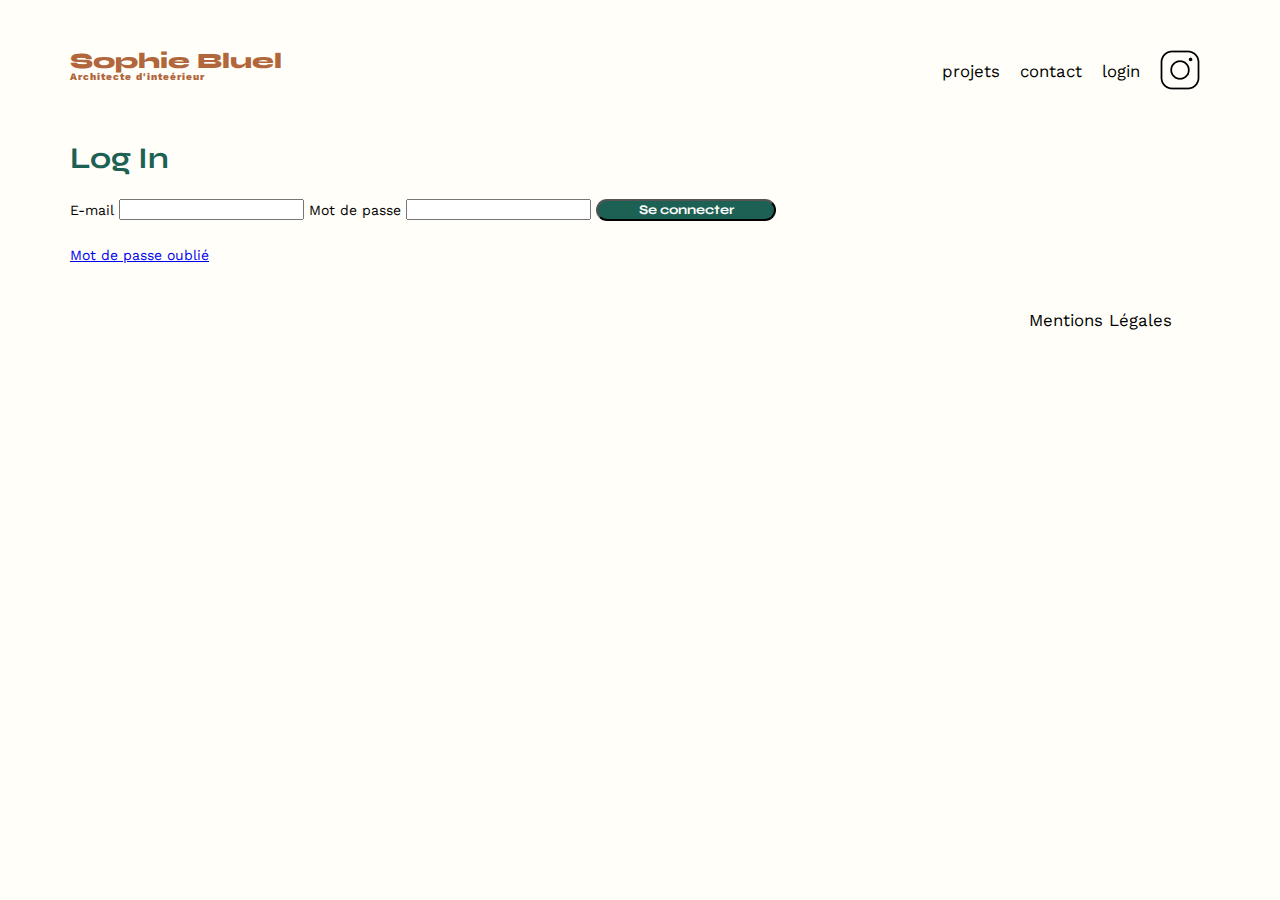
==== FrontEnd/login.html @ d3c0e516 "début d'intégration de la page de connexion" ====
<!DOCTYPE html>
<html lang="fr">
	<head>
		<meta charset="UTF-8">
		<title>Sophie Bluel - Architecte d'intérieur - login</title>
		<meta name="viewport" content="width=device-width, initial-scale=1.0">
		<link rel="preconnect" href="https://fonts.googleapis.com">
		<link rel="preconnect" href="https://fonts.gstatic.com" crossorigin>
		<link href="https://fonts.googleapis.com/css2?family=Syne:wght@700;800&family=Work+Sans&display=swap" rel="stylesheet">
		<meta name="description" content="">
		<link rel="stylesheet" href="./assets/style.css">
	</head>
	<body>
		<header>
			<a href="./index.html"><h1>Sophie Bluel <span>Architecte d'inteérieur</span></h1></a>
			<nav>
				<ul>
					<li>projets</li>
					<li>contact</li>
					<li id="onpage">login</li>
					<li><img src="./assets/icons/instagram.png" alt="Instagram">
					</li>
				</ul>
			</nav>
		</header>
		<main>
			<section id="login">
				<h2>Log In</h2>
				<form action="#" method="post">
					<label for="email">E-mail</label>
					<input type="email" name="email" id="email">
					<label for="password">Mot de passe</label>
					<input type="password" name="password" id="password">
					<input type="submit" value="Se connecter">
				</form>
				<div class="forgetedPassword">
					<a href="#"> 
						<p>Mot de passe oublié</p>
					</a>
				</div>
			</section>
			<footer>
				<nav>
					<ul>
						<li>Mentions Légales</li>
					</ul>
				</nav>
			</footer>
		</main>
	</body>
---- FrontEnd/assets/style.css ----
/* http://meyerweb.com/eric/tools/css/reset/
   v2.0 | 20110126
   License: none (public domain)
*/

html, body, div, span, applet, object, iframe,
h1, h2, h3, h4, h5, h6, p, blockquote, pre,
a, abbr, acronym, address, big, cite, code,
del, dfn, em, img, ins, kbd, q, s, samp,
small, strike, strong, sub, sup, tt, var,
b, u, i, center,
dl, dt, dd, ol, ul, li,
fieldset, form, label, legend,
table, caption, tbody, tfoot, thead, tr, th, td,
article, aside, canvas, details, embed,
figure, figcaption, footer, header, hgroup,
menu, nav, output, ruby, section, summary,
time, mark, audio, video {
	margin: 0;
	padding: 0;
	border: 0;
	font-size: 100%;
	font: inherit;
	vertical-align: baseline;
}
/* HTML5 display-role reset for older browsers */
article, aside, details, figcaption, figure,
footer, header, hgroup, menu, nav, section {
	display: block;
}
body {
	line-height: 1;
}
ol, ul {
	list-style: none;
}
blockquote, q {
	quotes: none;
}
blockquote:before, blockquote:after,
q:before, q:after {
	content: '';
	content: none;
}
table {
	border-collapse: collapse;
	border-spacing: 0;
}
/** end reset css**/
body {
	max-width: 1140px;
	margin: auto;
	font-family: 'Work Sans' ;
	font-size: 14px;
	background-color: #FFFEF8;

}
header {
	display: flex;
	justify-content: space-between;
	margin: 50px 0;
}

header a {
	text-decoration: none;
}

head a:visited {
	color: red;
}

section {
	margin: 50px 0;
}

h1{
	display: flex;
	flex-direction: column;
	font-family: 'Syne';
	font-size: 22px;
	font-weight: 800;
	color: #B1663C
}

h1 > span {
	font-family: 'Work Sans';
	font-size:10px;
	letter-spacing: 0.1em;
}

h2{
	font-family: 'Syne';
	font-weight: 700;
	font-size: 30px;
	color: #1D6154
}

nav ul {
	display: flex;
	align-items: center;
	list-style-type: none;

}
nav li {
	padding: 0 10px;
	font-size: 1.2em;
}

#onPage {
	font-weight: 800px;
	background-color: #1D6154;
	color: #B1663C;
}

li:hover {
	color: #B1663C;
}
#introduction {
	display: flex;
	align-items: center;
}
#introduction figure {
	flex: 1
}
#introduction img {
	display: block;
	margin: auto;
	width: 80%;
}

#introduction article {
	flex: 1
}
#introduction h2 {
	margin-bottom: 1em;
}

#introduction p {
	margin-bottom: 0.5em;
}
#portfolio h2 {
	text-align: center;
	margin-bottom: 1em;
}
.gallery {
	width: 100%;
	display: grid;
	grid-template-columns: 1fr 1fr 1fr;
	grid-column-gap: 20px;
	grid-row-gap: 20px;
}

.gallery img {
	width: 100%;

}

/* mise em page des catégories pour la section projets */

.categories {
	display: flex;
	justify-content: center;
	gap: 10px;
	margin: 50px 10px;
}

.categories p {
	display: block;
	border: 1px solid #1D6154;
	color: #1D6154;
	border-radius: 60px;
	padding: 9px 20px;
	font-family: 'Syne';
	font-style: normal;
	font-weight: 700;
	font-size: 16px;
	line-height: 19px;
	text-align: center;
}

.categories p:hover {
	background-color: #1D6154;
	color: #fff;
}

/* fin section catégorie*/

#contact {
	width: 50%;
margin: auto;
}
#contact > * {
	text-align: center;

}
#contact h2{
	margin-bottom: 20px;
}
#contact form {
	text-align: left;
	margin-top:30px;
	display: flex;
	flex-direction: column;
}

#contact input {
	height: 50px;
	font-size: 1.2em;
	border: none;
	box-shadow: 0px 4px 14px rgba(0, 0, 0, 0.09);
}
#contact label {
	margin: 2em 0 1em 0;
}
#contact textarea {
	border: none;
	box-shadow: 0px 4px 14px rgba(0, 0, 0, 0.09);
}

input[type="submit"]{
	font-family: 'Syne';
	font-weight: 700;
	color: white;
	background-color: #1D6154;
	margin : 2em auto ;
	width: 180px;
	text-align: center;
	border-radius: 60px ;
}

footer nav ul {
	display: flex;
	justify-content: flex-end;
	margin: 2em
}
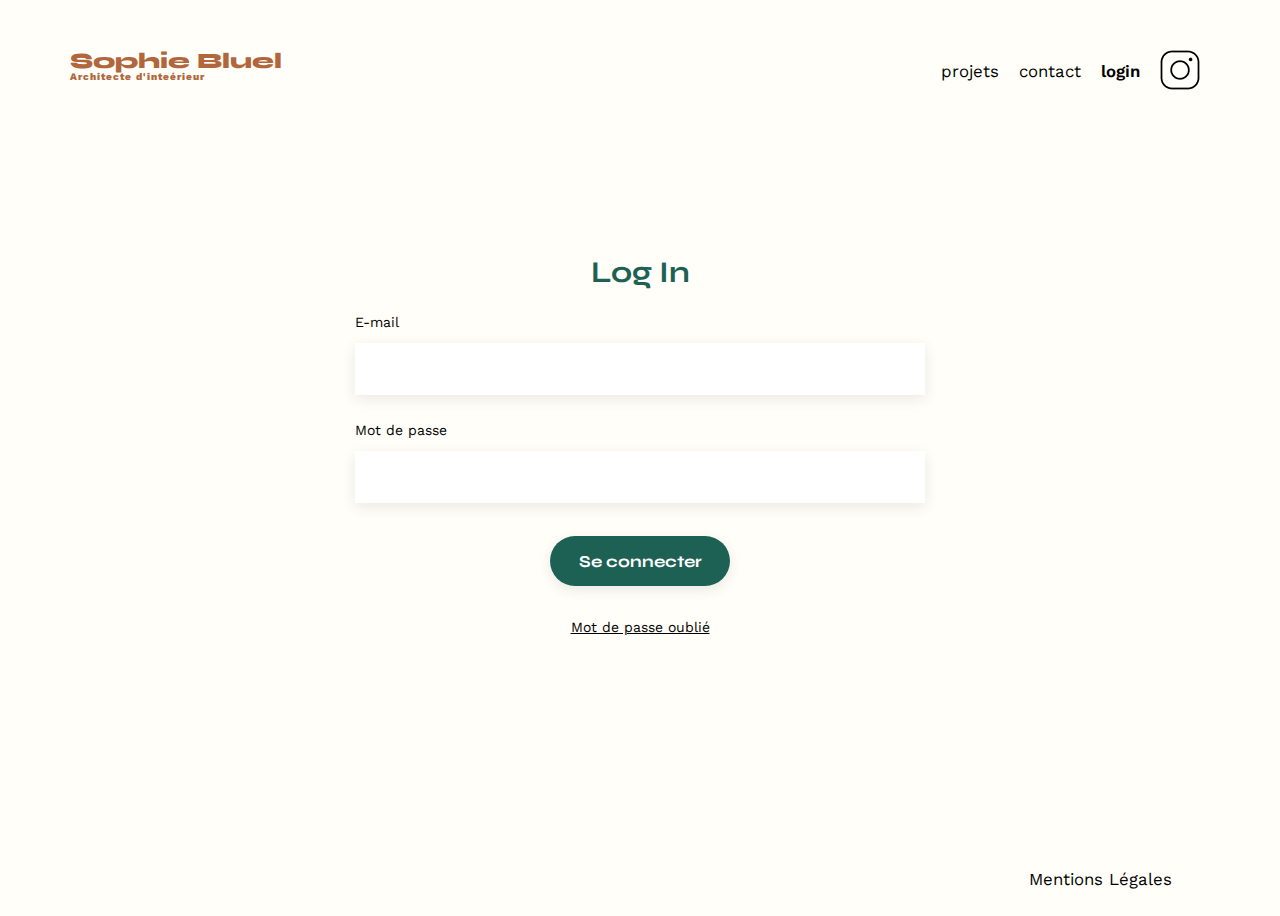
==== commit 66cb7ee0: "modification du google font pour ajouter le font weight 600 pour le 'work sans' finialisation de l'i" ====
--- a/FrontEnd/login.html
+++ b/FrontEnd/login.html
@@ -6,9 +6,12 @@
 		<meta name="viewport" content="width=device-width, initial-scale=1.0">
 		<link rel="preconnect" href="https://fonts.googleapis.com">
 		<link rel="preconnect" href="https://fonts.gstatic.com" crossorigin>
-		<link href="https://fonts.googleapis.com/css2?family=Syne:wght@700;800&family=Work+Sans&display=swap" rel="stylesheet">
-		<meta name="description" content="">
+		<link rel="preconnect" href="https://fonts.googleapis.com">
+		<link rel="preconnect" href="https://fonts.gstatic.com" crossorigin>
+		<link href="https://fonts.googleapis.com/css2?family=Syne:wght@700;800&family=Work+Sans:wght@300;400;500;600&display=swap" rel="stylesheet">		<meta name="description" content="">
 		<link rel="stylesheet" href="./assets/style.css">
+		<script defer src="login-page.js"></script>
+
 	</head>
 	<body>
 		<header>
@@ -17,7 +20,7 @@
 				<ul>
 					<li>projets</li>
 					<li>contact</li>
-					<li id="onpage">login</li>
+					<li id="onPage">login</li>
 					<li><img src="./assets/icons/instagram.png" alt="Instagram">
 					</li>
 				</ul>
@@ -39,12 +42,13 @@
 					</a>
 				</div>
 			</section>
-			<footer>
-				<nav>
-					<ul>
-						<li>Mentions Légales</li>
-					</ul>
-				</nav>
-			</footer>
 		</main>
+		<footer>
+			<nav>
+				<ul>
+					<li>Mentions Légales</li>
+				</ul>
+			</nav>
+		</footer>
+		<script type="module" src="../script.js"></script>
 	</body>--- a/FrontEnd/assets/style.css
+++ b/FrontEnd/assets/style.css
@@ -53,8 +53,12 @@
 	font-family: 'Work Sans' ;
 	font-size: 14px;
 	background-color: #FFFEF8;
-
-}
+}
+
+main {
+	min-height: 700px;
+}
+
 header {
 	display: flex;
 	justify-content: space-between;
@@ -65,8 +69,9 @@
 	text-decoration: none;
 }
 
-head a:visited {
-	color: red;
+header li a:visited {
+	color: #000;
+	
 }
 
 section {
@@ -92,7 +97,8 @@
 	font-family: 'Syne';
 	font-weight: 700;
 	font-size: 30px;
-	color: #1D6154
+	color: #1D6154;
+	text-align: center;
 }
 
 nav ul {
@@ -102,19 +108,22 @@
 
 }
 nav li {
+	font-family: 'Work Sans';
 	padding: 0 10px;
 	font-size: 1.2em;
+	font-weight: 400;
 }
 
 #onPage {
-	font-weight: 800px;
-	background-color: #1D6154;
-	color: #B1663C;
+	font-weight: 600;
 }
 
 li:hover {
 	color: #B1663C;
 }
+
+/* fin header */
+
 #introduction {
 	display: flex;
 	align-items: center;
@@ -185,31 +194,38 @@
 
 /* fin section catégorie*/
 
-#contact {
+#login {
+	padding-top: 10%;
+}
+
+#contact, #login {
 	width: 50%;
-margin: auto;
-}
-#contact > * {
-	text-align: center;
-
-}
-#contact h2{
+	margin: auto;
+}
+#contact > *, #login > * {
+	text-align: center;
+
+}
+#contact h2 {
 	margin-bottom: 20px;
 }
-#contact form {
+#contact form, #login form {
 	text-align: left;
 	margin-top:30px;
 	display: flex;
 	flex-direction: column;
 }
-
-#contact input {
+#login form {
+	margin-top: 0;
+}
+
+#contact input, #login input {
 	height: 50px;
 	font-size: 1.2em;
 	border: none;
 	box-shadow: 0px 4px 14px rgba(0, 0, 0, 0.09);
 }
-#contact label {
+#contact label, #login label {
 	margin: 2em 0 1em 0;
 }
 #contact textarea {
@@ -228,9 +244,15 @@
 	border-radius: 60px ;
 }
 
+.forgetedPassword a {
+	color:#000;
+}
+
+/* fin section contact et login*/
+
 footer nav ul {
 	display: flex;
 	justify-content: flex-end;
-	margin: 2em
-}
-
+	margin: 2em;
+}
+
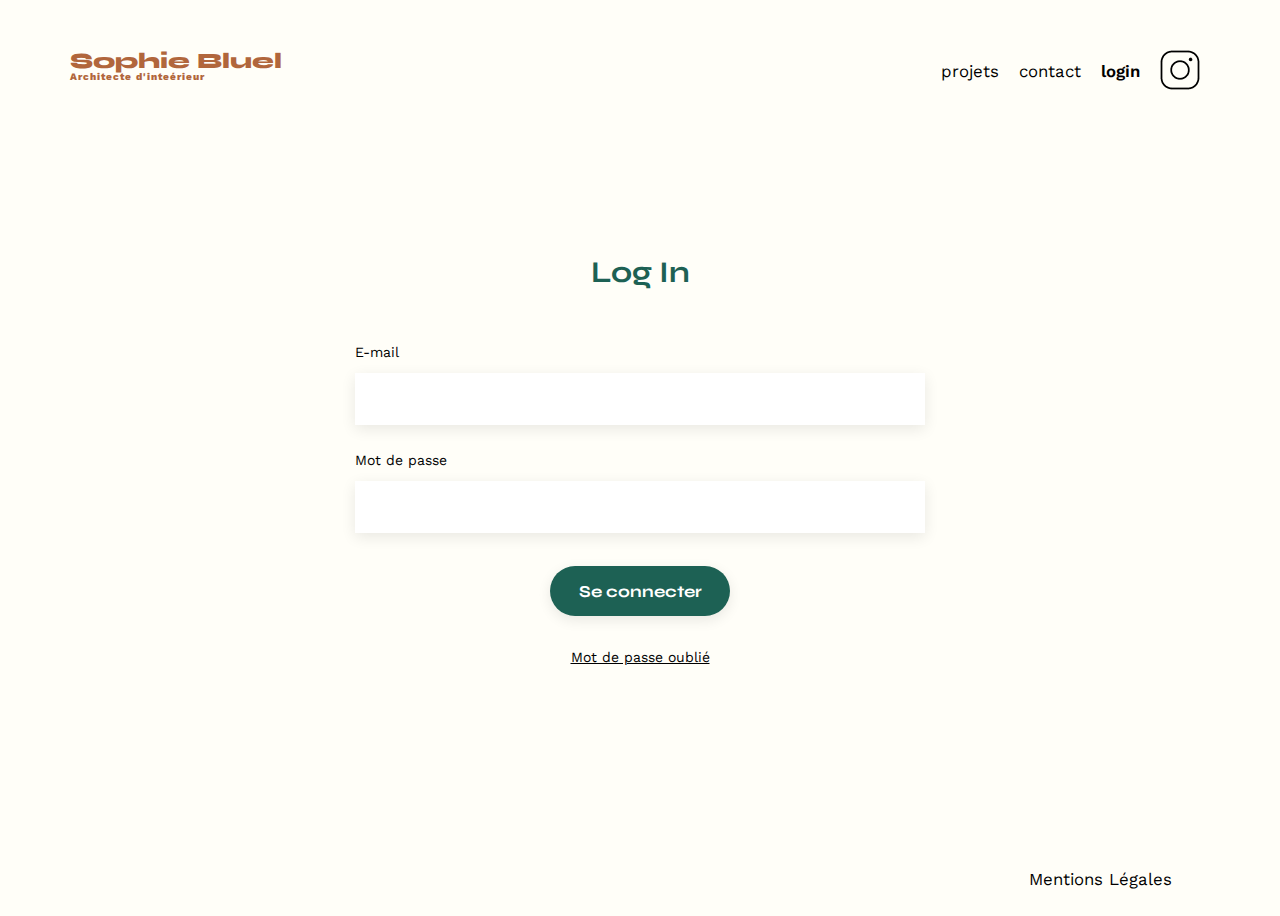
==== commit 2c280953: "le CSS et le HTML . de la fenêtre modale supression image terminé, idem pour la fenêtre modale ajout" ====
--- a/FrontEnd/login.html
+++ b/FrontEnd/login.html
@@ -10,16 +10,18 @@
 		<link rel="preconnect" href="https://fonts.gstatic.com" crossorigin>
 		<link href="https://fonts.googleapis.com/css2?family=Syne:wght@700;800&family=Work+Sans:wght@300;400;500;600&display=swap" rel="stylesheet">		<meta name="description" content="">
 		<link rel="stylesheet" href="./assets/style.css">
-		<script defer src="login-page.js"></script>
-
 	</head>
 	<body>
 		<header>
 			<a href="./index.html"><h1>Sophie Bluel <span>Architecte d'inteérieur</span></h1></a>
 			<nav>
 				<ul>
-					<li>projets</li>
-					<li>contact</li>
+					<li>
+						<a href="index.html#portfolio" class="nav_link">projets</a>
+					</li>
+					<li>
+						<a href="index.html#contact" class="nav_link">contact</a>
+					</li>
 					<li id="onPage">login</li>
 					<li><img src="./assets/icons/instagram.png" alt="Instagram">
 					</li>
@@ -29,18 +31,19 @@
 		<main>
 			<section id="login">
 				<h2>Log In</h2>
-				<form action="#" method="post">
+				<form id="login-form" action="#" method="post">
 					<label for="email">E-mail</label>
 					<input type="email" name="email" id="email">
 					<label for="password">Mot de passe</label>
 					<input type="password" name="password" id="password">
-					<input type="submit" value="Se connecter">
+					<input id="login-form-submit" type="submit" value="Se connecter">
 				</form>
 				<div class="forgetedPassword">
 					<a href="#"> 
 						<p>Mot de passe oublié</p>
 					</a>
 				</div>
+				<div class="error-message"></div>
 			</section>
 		</main>
 		<footer>
@@ -50,5 +53,5 @@
 				</ul>
 			</nav>
 		</footer>
-		<script type="module" src="../script.js"></script>
+		<script defer src="/login-page.js"></script>
 	</body>--- a/FrontEnd/assets/style.css
+++ b/FrontEnd/assets/style.css
@@ -53,6 +53,7 @@
 	font-family: 'Work Sans' ;
 	font-size: 14px;
 	background-color: #FFFEF8;
+	z-index: 0;
 }
 
 main {
@@ -118,7 +119,11 @@
 	font-weight: 600;
 }
 
-li:hover {
+.nav_link {
+	color: #000;
+}
+
+.nav_link:hover {
 	color: #B1663C;
 }
 
@@ -131,6 +136,10 @@
 #introduction figure {
 	flex: 1
 }
+#introduction p {
+	margin: 15px 0 0 60px ;
+	
+}
 #introduction img {
 	display: block;
 	margin: auto;
@@ -142,11 +151,30 @@
 }
 #introduction h2 {
 	margin-bottom: 1em;
+	text-align: start;
+	margin-left: 60px;
 }
 
 #introduction p {
 	margin-bottom: 0.5em;
-}
+	font-weight: 400;
+	font-size: 14px;
+}
+
+.projets {
+	position: relative;
+}
+
+.projets p {
+	margin-bottom: 25px;
+	font-weight: 400;
+	font-size: 14px;
+	position: absolute;
+	top: 45%;
+	left : 62%;
+}
+
+
 #portfolio h2 {
 	text-align: center;
 	margin-bottom: 1em;
@@ -164,6 +192,8 @@
 
 }
 
+
+
 /* mise em page des catégories pour la section projets */
 
 .categories {
@@ -248,6 +278,24 @@
 	color:#000;
 }
 
+.error-message {
+	display: flex;
+	justify-content: center;
+	align-items: center;
+	margin: auto;
+	margin-top: 50px;
+}
+
+.error-message p {
+	width: 100%;
+	background-color: #fff;
+	border: solid 1px #B1663C;
+	padding: 10px;
+	line-height: 20px;
+	color: red;
+	font-weight: 600;
+}
+
 /* fin section contact et login*/
 
 footer nav ul {
@@ -256,3 +304,278 @@
 	margin: 2em;
 }
 
+/* partie de la modale */
+
+.modale {
+	display: none;
+	justify-content: center;
+	align-items: center;
+	height: 60px;
+	background-color: #000;
+	gap: 20px;
+	position: absolute;
+	right: 0;
+	left: 0;
+	top:0;
+	z-index: 2;
+}
+
+.modale .indicateur-mode {
+	color: #fff;
+	font-weight: 400;
+	font-size: 16px;
+}
+
+.modale .publier {
+	display: block;
+	background: #FFFFFF;
+	border-radius: 60px;
+	width: 216px;
+	height: 38px;
+	text-align: center;
+	line-height: 40px;
+	font-weight: 500;
+	font-size: 14px;
+}
+
+.shift {
+	position: relative;
+	top : 100px;
+}
+
+/* fenetres de la modale*/
+
+
+.darker-background {
+	display: block;
+	position: absolute;
+	top: 0;
+	bottom: -200vh;
+	left: 0;
+	right: 0;
+	background: rgba(0, 0, 0, 0.3);
+	z-index: 1;
+}
+
+.modale_fenetre {
+	display: block;
+	position: relative;
+	top: 150px;
+	width: 630px;	
+	margin: auto;
+	z-index: 3;
+}
+
+.modale_galerie, .modale_image {
+	position: absolute;
+	background: #FFFFFF;
+	border-radius: 10px;
+	margin:0;
+	z-index: 1;
+	top: 470px;
+	width: 100%;
+}
+
+.separation {
+	width: 420px;
+	height: 0px;
+	border: 1px solid #B3B3B3;
+	margin: 47px 9px 35px 9px ;
+}
+
+.modale_galerie, .modale_image {
+	display: none;
+	flex-direction: column;
+	align-items: center;
+	height: 730px;
+}
+
+
+.modale_galerie_fermeture, .modale_image_navigation  {
+	display: flex;
+	justify-content: flex-end;
+	align-items: center;
+	font-size: 22px;
+	width: 100%;
+	height: 50px;
+}
+
+.modale_image_navigation {
+	justify-content: space-between;
+}
+
+.modale_image_navigation i {
+	height: 40px;
+	width: 60px;
+	text-align: center;
+	line-height: 60px;
+}
+
+.modale_galerie_fermeture i {
+	height: 40px;
+	width: 60px;
+	padding-top: 60px;
+}
+
+
+.modale_galerie p, .modale_image p {
+	margin: 20px 0 45px 0;
+	font-weight: 400;
+	font-size: 26px;
+}
+
+.modale_galerie_images {
+	display: flex;
+	flex-wrap: wrap;
+	gap: 6px;
+	width: 415px;
+	height: fit-content;
+}
+
+.miniature {
+	width: 78px;
+	position: relative;
+	margin: 5px 0 5px 0;
+}
+
+.miniature p {
+	font-weight: 400;
+	font-size: 12px;	
+	margin: 0;
+}
+
+.miniature i {
+	display: block;
+	background-color: #000;
+	color: #fff;
+	height: 17px;
+	width: 17px;
+	font-size: 10px;
+	position: absolute;
+	right: 7px;
+	top: 7px;
+	text-align: center;
+	line-height: 17px;
+	border-radius: 2px;
+}
+
+#resize-icon{
+	right: 27px;
+}
+
+.miniature img{
+	width: 100%;
+}
+
+
+
+.ajout-photo {
+	font-family: 'Syne';
+	font-weight: 700;
+	font-size: 14px;
+	color: white;
+	background-color: #1D6154;
+	
+	width: 273px;
+	height: 36px;
+	text-align: center;
+	line-height: 36px;
+	border-radius: 60px ;
+}
+
+#modale_galerie_supprimer {
+	color: #D65353;
+	font-family: 'Syne';
+	font-style: normal;
+	font-weight: 400;
+	font-size: 14px;
+	margin-top: 23px;
+}
+ 
+.modale_image {
+	display: flex;
+	flex-direction: column;
+	height: 670px;
+}
+
+.modale_image p {
+	margin: 0;
+}
+
+#ajout-image {
+	background-color: #E8F1F6;
+	border-radius: 3px;
+	width: 420px;
+	height: 169px;
+	margin: 10px;
+}
+
+#ajout-image .telechargement {
+	display: flex;
+	flex-direction: column;
+	align-items: center;
+	justify-content: center;	
+	background-color: red;
+	height: 100%;
+	margin: auto;
+	width: 130px;
+}
+
+#ajout-image p {
+	font-weight: 400;
+	font-size: 10px;
+	margin: 0;
+}
+
+#ajout-image i {
+	color: #B9C5CC;
+	width: 58px;
+	height: 46px;
+	font-size: 58px;
+}
+
+
+#ajout-image label {
+	width: 173px;
+	height: 36px;
+	background: #CBD6DC;
+	color: #306685;
+	border-radius: 50px;
+	text-align: center;
+	line-height:36px;
+	margin: 20px 0 7px 0;
+}
+
+.modale_image form, #login form {
+	text-align: left;
+	margin-top:30px;
+	display: flex;
+	flex-direction: column;
+}
+
+.modale_image input {
+	height: 50px;
+	font-size: 1.2em;
+	border: none;
+	box-shadow: 0px 4px 14px rgba(0, 0, 0, 0.09);
+} 
+
+.modale_image input[type="submit"] {
+	font-family: 'Syne';
+	font-weight: 700;
+	font-size: 14px;
+	color: white;
+	background-color: #A7A7A7;
+	width: 273px;
+	height: 36px;
+	text-align: center;
+	border-radius: 60px;
+	border: none;
+	margin: 0 83px;
+}
+
+.modale_image form label {
+	color: #3D3D3D;
+	margin: 20px 0 10px 0;
+
+}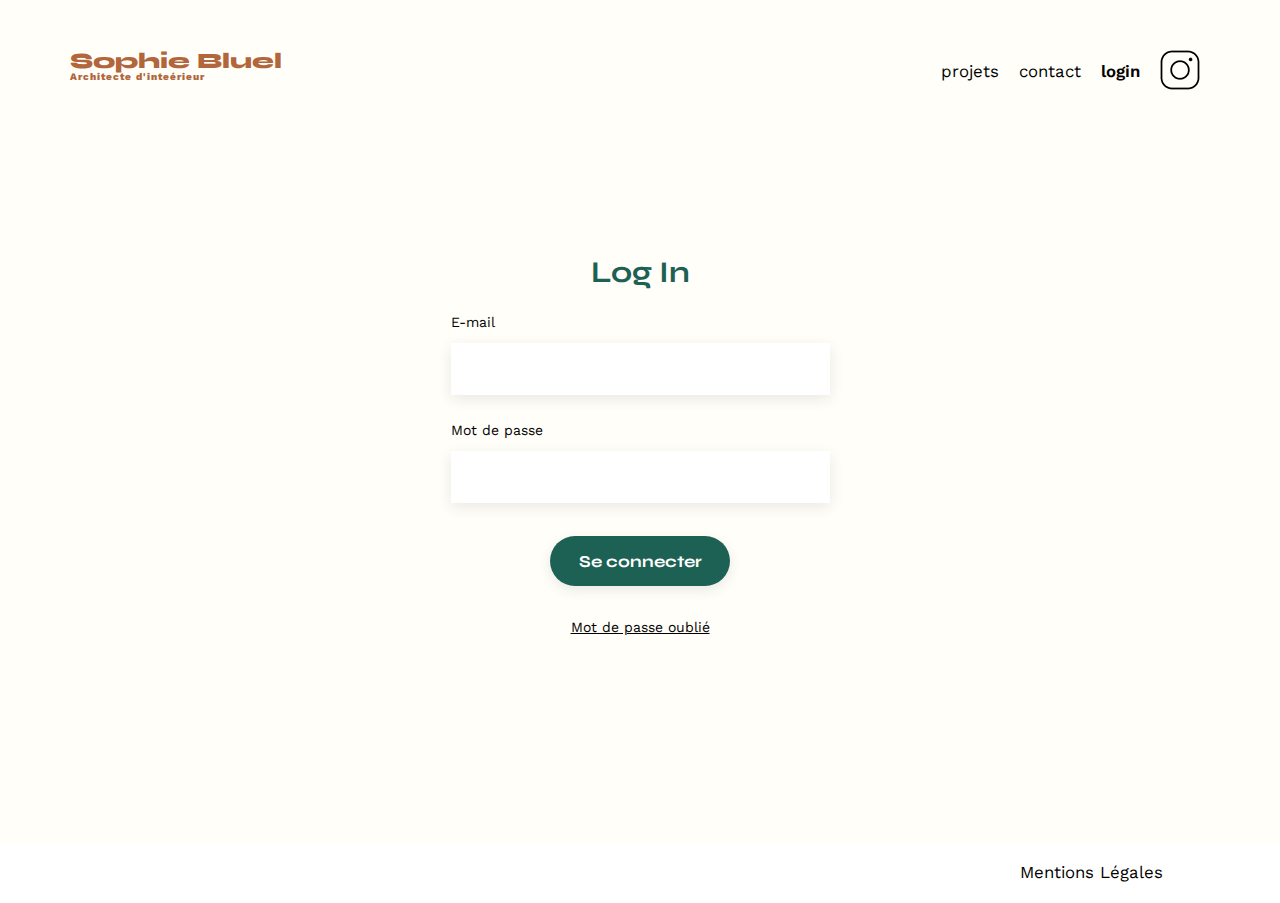
==== commit 08926fb8: "correction du filtre des catégories" ====
--- a/FrontEnd/login.html
+++ b/FrontEnd/login.html
@@ -53,5 +53,5 @@
 				</ul>
 			</nav>
 		</footer>
-		<script defer src="/login-page.js"></script>
+		<script src="/login-page.js"></script>
 	</body>--- a/FrontEnd/assets/style.css
+++ b/FrontEnd/assets/style.css
@@ -52,19 +52,22 @@
 	margin: auto;
 	font-family: 'Work Sans' ;
 	font-size: 14px;
+	z-index: 0;
 	background-color: #FFFEF8;
-	z-index: 0;
-}
+}
+
 
 main {
-	min-height: 700px;
+	min-height: 700px;	
 }
 
 header {
 	display: flex;
 	justify-content: space-between;
-	margin: 50px 0;
-}
+	padding: 50px 0;
+	width: 100%;
+}
+
 
 header a {
 	text-decoration: none;
@@ -121,6 +124,7 @@
 
 .nav_link {
 	color: #000;
+	cursor: pointer;
 }
 
 .nav_link:hover {
@@ -132,18 +136,18 @@
 #introduction {
 	display: flex;
 	align-items: center;
+	max-width: 950px;
+	margin: auto;
+	margin-top: 100px;
 }
 #introduction figure {
 	flex: 1
 }
-#introduction p {
-	margin: 15px 0 0 60px ;
-	
-}
+
 #introduction img {
 	display: block;
 	margin: auto;
-	width: 80%;
+	width: 100%;
 }
 
 #introduction article {
@@ -159,6 +163,7 @@
 	margin-bottom: 0.5em;
 	font-weight: 400;
 	font-size: 14px;
+	margin: 15px 0 0 60px ;
 }
 
 .projets {
@@ -170,28 +175,36 @@
 	font-weight: 400;
 	font-size: 14px;
 	position: absolute;
-	top: 45%;
+	top: 15%;
 	left : 62%;
 }
 
+#portfolio {
+	margin-top: 100px;
+}
 
 #portfolio h2 {
 	text-align: center;
-	margin-bottom: 1em;
+	padding: 0 0 50px 0;
 }
 .gallery {
 	width: 100%;
+	max-width: 950px;
 	display: grid;
 	grid-template-columns: 1fr 1fr 1fr;
 	grid-column-gap: 20px;
-	grid-row-gap: 20px;
+	grid-row-gap: 10px;
+	margin: auto;
+	margin-top: 50px;
 }
 
 .gallery img {
 	width: 100%;
-
-}
-
+}
+
+.gallery figcaption {
+	padding: 5px 0;
+}
 
 
 /* mise em page des catégories pour la section projets */
@@ -200,7 +213,7 @@
 	display: flex;
 	justify-content: center;
 	gap: 10px;
-	margin: 50px 10px;
+	margin: 0;
 }
 
 .categories p {
@@ -215,6 +228,7 @@
 	font-size: 16px;
 	line-height: 19px;
 	text-align: center;
+	cursor: pointer;
 }
 
 .categories p:hover {
@@ -230,7 +244,8 @@
 
 #contact, #login {
 	width: 50%;
-	margin: auto;
+	margin: auto;	
+	width: 379px;
 }
 #contact > *, #login > * {
 	text-align: center;
@@ -272,6 +287,7 @@
 	width: 180px;
 	text-align: center;
 	border-radius: 60px ;
+	cursor: pointer;
 }
 
 .forgetedPassword a {
@@ -296,15 +312,37 @@
 	font-weight: 600;
 }
 
+
+
 /* fin section contact et login*/
 
+footer {
+	background-color: #fff;
+	position: absolute;
+	left: 0;
+	right: 0;
+
+}
 footer nav ul {
 	display: flex;
 	justify-content: flex-end;
-	margin: 2em;
+	height: 60px;
+}
+
+footer nav li {
+	margin: 0 107px;
+	
 }
 
 /* partie de la modale */
+
+#introduction .modifier {
+ margin: 15px 0;
+}
+
+.modifier {
+	cursor: pointer;
+}
 
 .modale {
 	display: none;
@@ -336,29 +374,30 @@
 	line-height: 40px;
 	font-weight: 500;
 	font-size: 14px;
+	cursor: pointer;
 }
 
 .shift {
 	position: relative;
-	top : 100px;
-}
-
-/* fenetres de la modale*/
+	top : 50px;
+}
+
+/* fenetres de la modale et background associé*/
 
 
 .darker-background {
-	display: block;
-	position: absolute;
+	display: none;
+	position: fixed;
 	top: 0;
-	bottom: -200vh;
 	left: 0;
 	right: 0;
+	bottom: 0;
 	background: rgba(0, 0, 0, 0.3);
 	z-index: 1;
 }
 
 .modale_fenetre {
-	display: block;
+	display: flex;
 	position: relative;
 	top: 150px;
 	width: 630px;	
@@ -371,9 +410,26 @@
 	background: #FFFFFF;
 	border-radius: 10px;
 	margin:0;
-	z-index: 1;
+	z-index: 2;
 	top: 470px;
 	width: 100%;
+	flex-direction: column;
+	align-items: center;
+}
+
+.modale_galerie_fermeture, .modale_image_navigation  {
+	display: flex;
+	justify-content: flex-end;
+	align-items: center;
+	font-size: 22px;
+	width: 100%;
+	height: 50px;
+}
+
+.modale_galerie p {
+	margin: 20px 0 45px 0;
+	font-weight: 400;
+	font-size: 26px;
 }
 
 .separation {
@@ -383,45 +439,17 @@
 	margin: 47px 9px 35px 9px ;
 }
 
-.modale_galerie, .modale_image {
+/* code spécifique à la fenêtre modale galerie*/
+
+.modale_galerie {
 	display: none;
-	flex-direction: column;
-	align-items: center;
 	height: 730px;
 }
-
-
-.modale_galerie_fermeture, .modale_image_navigation  {
-	display: flex;
-	justify-content: flex-end;
-	align-items: center;
-	font-size: 22px;
-	width: 100%;
-	height: 50px;
-}
-
-.modale_image_navigation {
-	justify-content: space-between;
-}
-
-.modale_image_navigation i {
-	height: 40px;
-	width: 60px;
-	text-align: center;
-	line-height: 60px;
-}
-
 .modale_galerie_fermeture i {
 	height: 40px;
 	width: 60px;
 	padding-top: 60px;
-}
-
-
-.modale_galerie p, .modale_image p {
-	margin: 20px 0 45px 0;
-	font-weight: 400;
-	font-size: 26px;
+	cursor: pointer;
 }
 
 .modale_galerie_images {
@@ -457,17 +485,31 @@
 	text-align: center;
 	line-height: 17px;
 	border-radius: 2px;
-}
-
-#resize-icon{
+	cursor: pointer;
+}
+
+.miniature img{
+	width: 100%;
+}
+
+#resize-icon {
+	display: none;
 	right: 27px;
 }
 
-.miniature img{
-	width: 100%;
-}
-
-
+.miniature:hover > #resize-icon {
+	display: block;
+}
+
+#modale_galerie_supprimer {
+	color: #D65353;
+	font-family: 'Syne';
+	font-style: normal;
+	font-weight: 400;
+	font-size: 14px;
+	margin-top: 23px;
+	cursor: pointer;
+}
 
 .ajout-photo {
 	font-family: 'Syne';
@@ -475,31 +517,36 @@
 	font-size: 14px;
 	color: white;
 	background-color: #1D6154;
-	
 	width: 273px;
 	height: 36px;
 	text-align: center;
 	line-height: 36px;
-	border-radius: 60px ;
-}
-
-#modale_galerie_supprimer {
-	color: #D65353;
-	font-family: 'Syne';
-	font-style: normal;
-	font-weight: 400;
-	font-size: 14px;
-	margin-top: 23px;
-}
- 
+	border-radius: 60px;
+	cursor: pointer;
+}
+/* code spécifique à la fevetre modale ajout image*/
+
 .modale_image {
-	display: flex;
+	display: none;
 	flex-direction: column;
 	height: 670px;
 }
+.modale_image_navigation {
+	justify-content: space-between;
+}
+
+.modale_image_navigation i {
+	height: 40px;
+	width: 60px;
+	text-align: center;
+	line-height: 60px;
+	cursor: pointer;
+}
 
 .modale_image p {
-	margin: 0;
+	margin: 20px 0 20px 0;
+	font-weight: 400;
+	font-size: 26px;
 }
 
 #ajout-image {
@@ -510,17 +557,6 @@
 	margin: 10px;
 }
 
-#ajout-image .telechargement {
-	display: flex;
-	flex-direction: column;
-	align-items: center;
-	justify-content: center;	
-	background-color: red;
-	height: 100%;
-	margin: auto;
-	width: 130px;
-}
-
 #ajout-image p {
 	font-weight: 400;
 	font-size: 10px;
@@ -533,7 +569,6 @@
 	height: 46px;
 	font-size: 58px;
 }
-
 
 #ajout-image label {
 	width: 173px;
@@ -546,36 +581,66 @@
 	margin: 20px 0 7px 0;
 }
 
+.import-image {
+	display: flex;
+	flex-direction: column;
+	align-items: center;
+	justify-content: center;	
+	height: 100%;
+}
+
+.apercu {
+	display: none;
+	background-color: #CBD6DC;
+	height: 100%;
+	margin: auto;
+	width: 130px;
+	overflow: hidden;
+}
+
+.apercu img {
+	width: 100%;
+}
+
 .modale_image form, #login form {
 	text-align: left;
-	margin-top:30px;
 	display: flex;
 	flex-direction: column;
 }
 
-.modale_image input {
+.modale_image input, select {
 	height: 50px;
+	width: 420px;
 	font-size: 1.2em;
 	border: none;
 	box-shadow: 0px 4px 14px rgba(0, 0, 0, 0.09);
+	margin: auto;
 } 
 
-.modale_image input[type="submit"] {
+.modale_image input:invalid {
+	border: solid #D65353 2px;
+}
+
+.modale_image form label {
+	color: #3D3D3D;
+	margin: 20px 0 10px 8px;
+
+}
+.modale_image input[type="button"] {
 	font-family: 'Syne';
 	font-weight: 700;
 	font-size: 14px;
 	color: white;
-	background-color: #A7A7A7;
-	width: 273px;
+	background-color: #1D6154;
+	width: 237px;
 	height: 36px;
 	text-align: center;
 	border-radius: 60px;
 	border: none;
-	margin: 0 83px;
-}
-
-.modale_image form label {
-	color: #3D3D3D;
-	margin: 20px 0 10px 0;
-
-}+	margin: 0 101.5px;
+	cursor: pointer;
+}
+
+.modale_image input[type="button"]:disabled {
+	background-color: #A7A7A7;
+}
